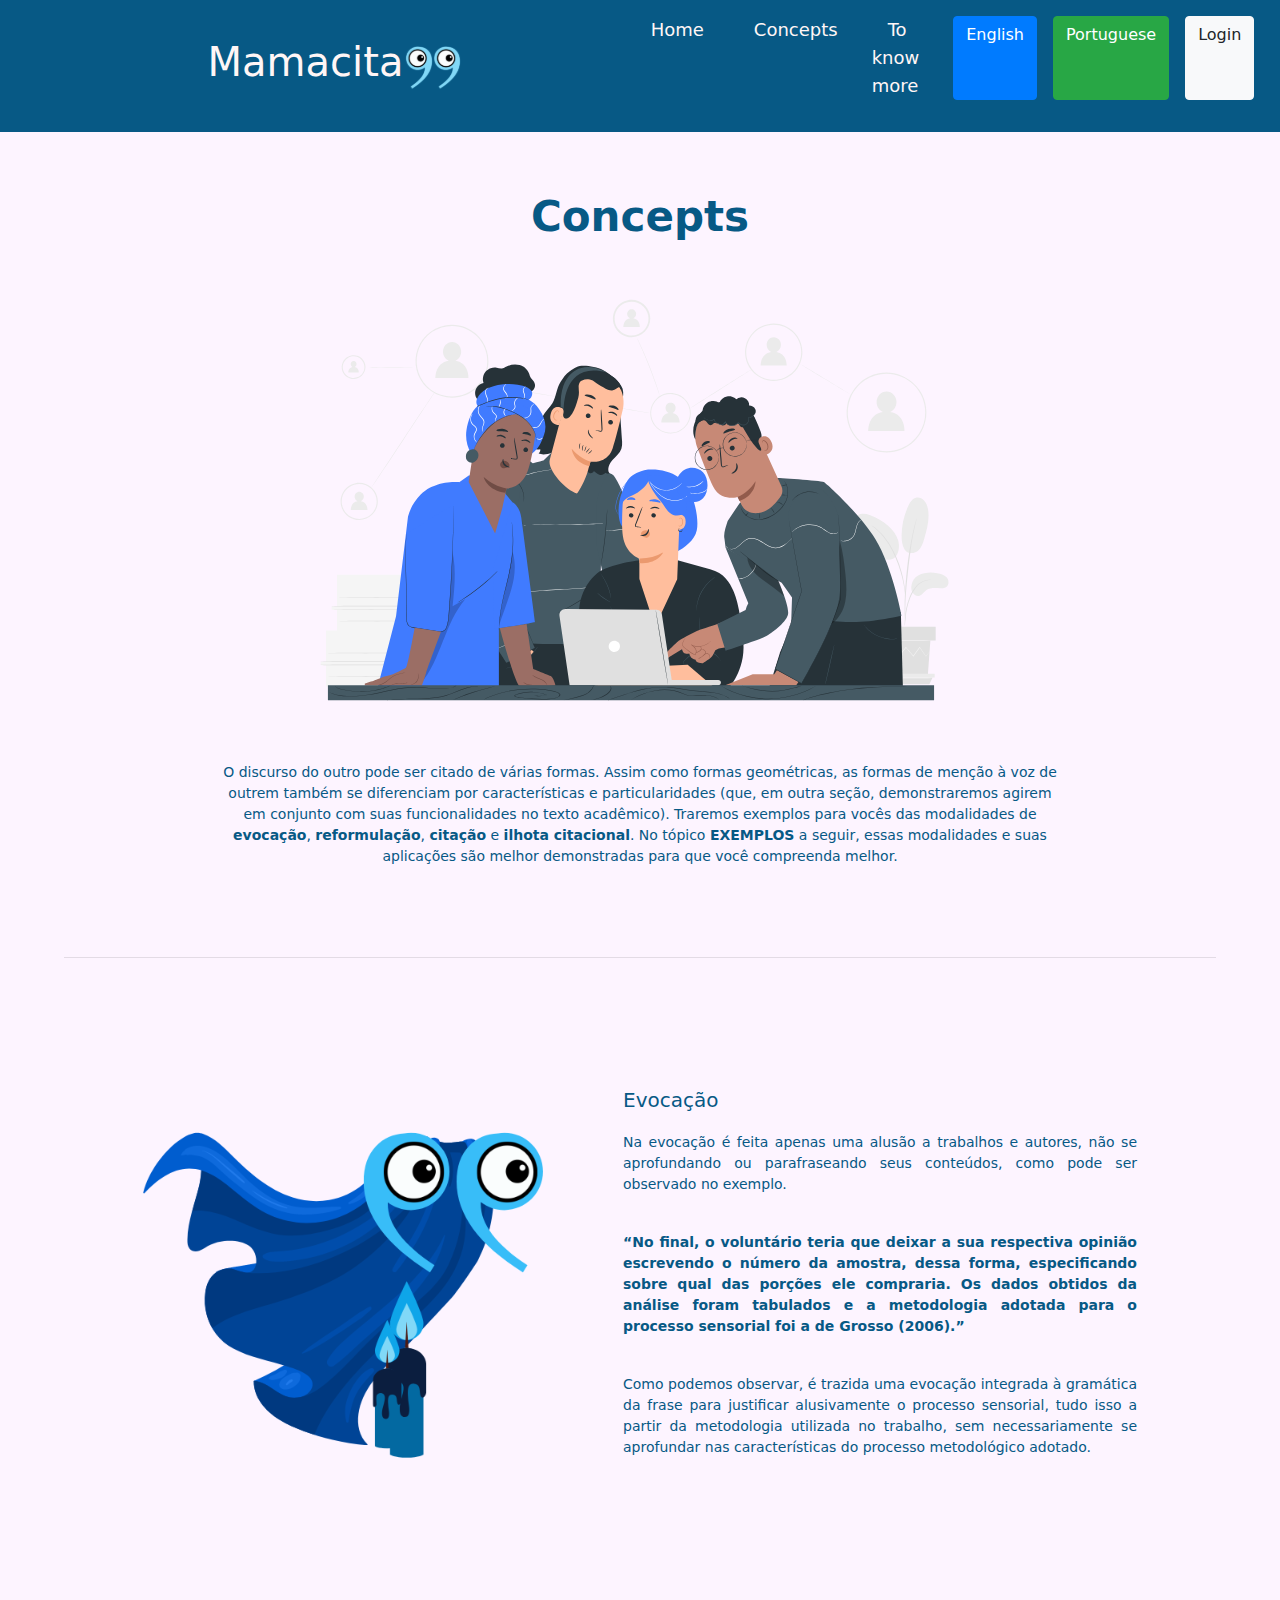
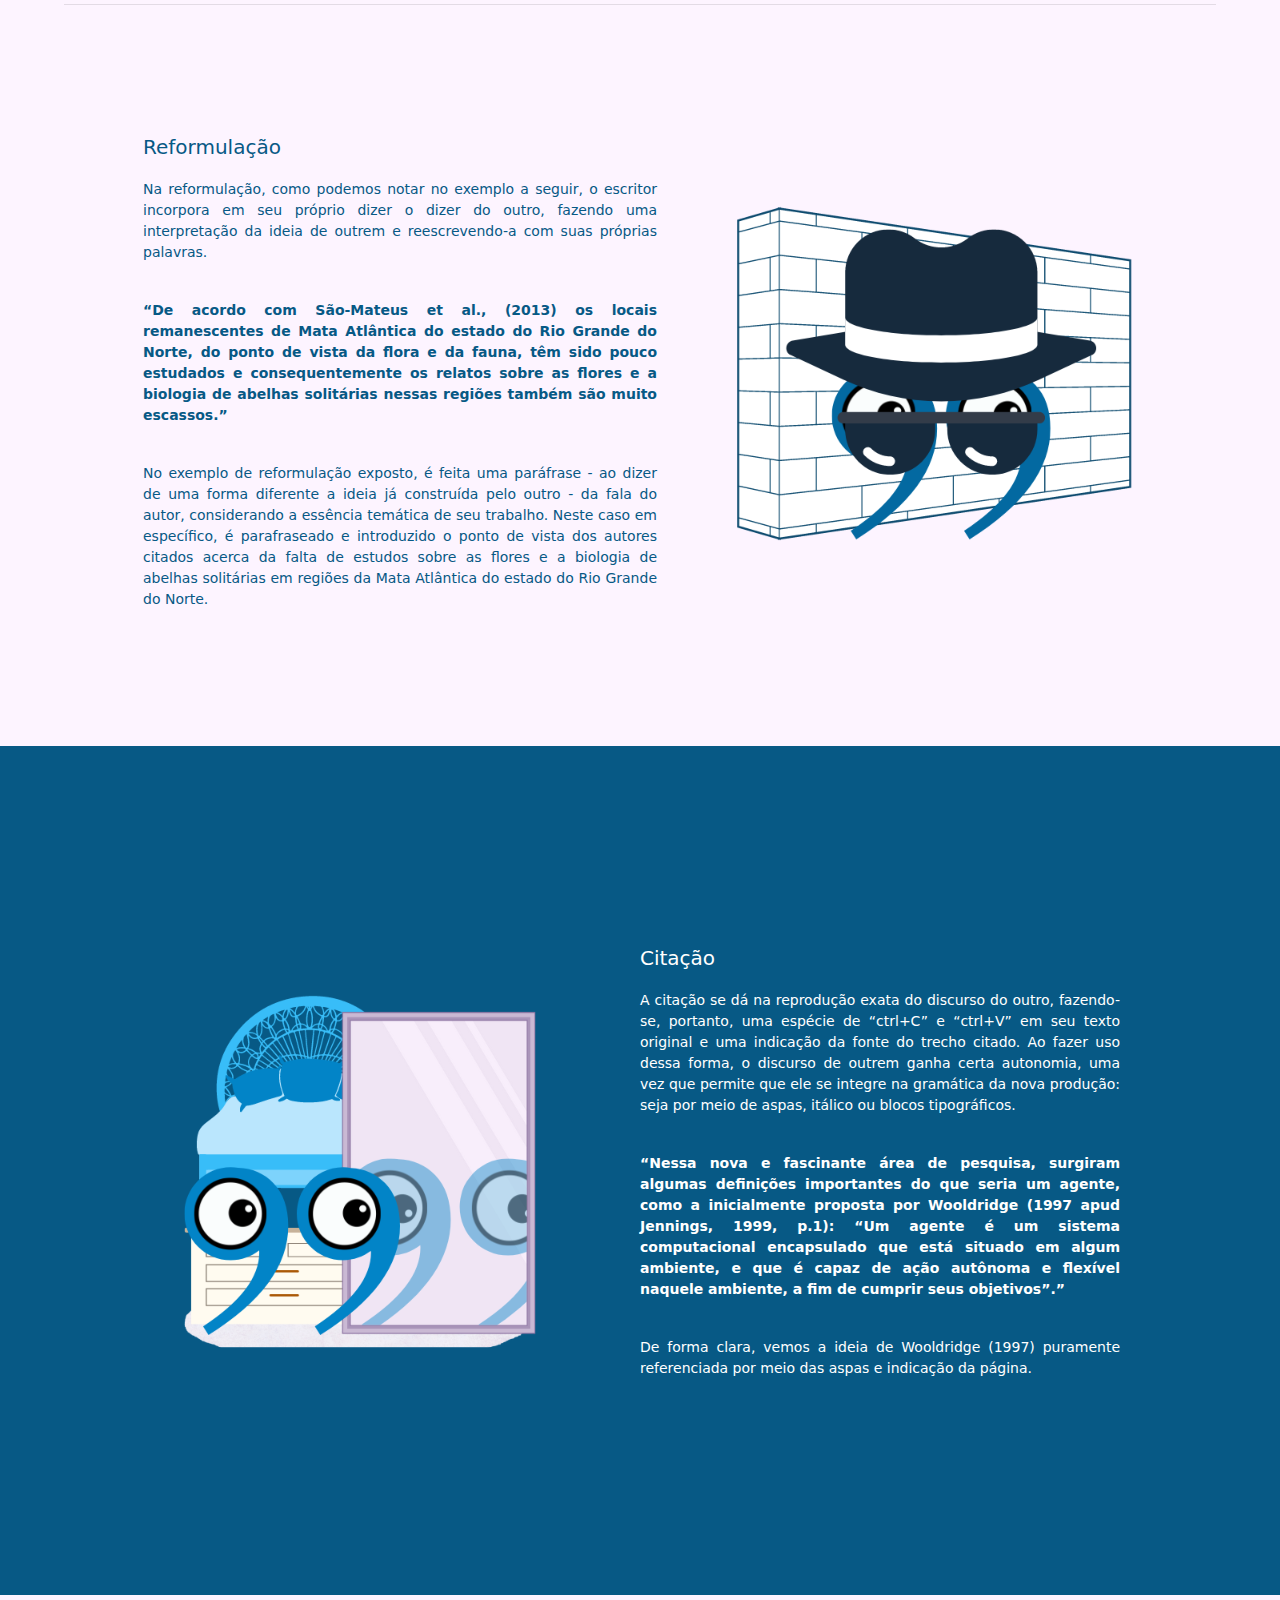
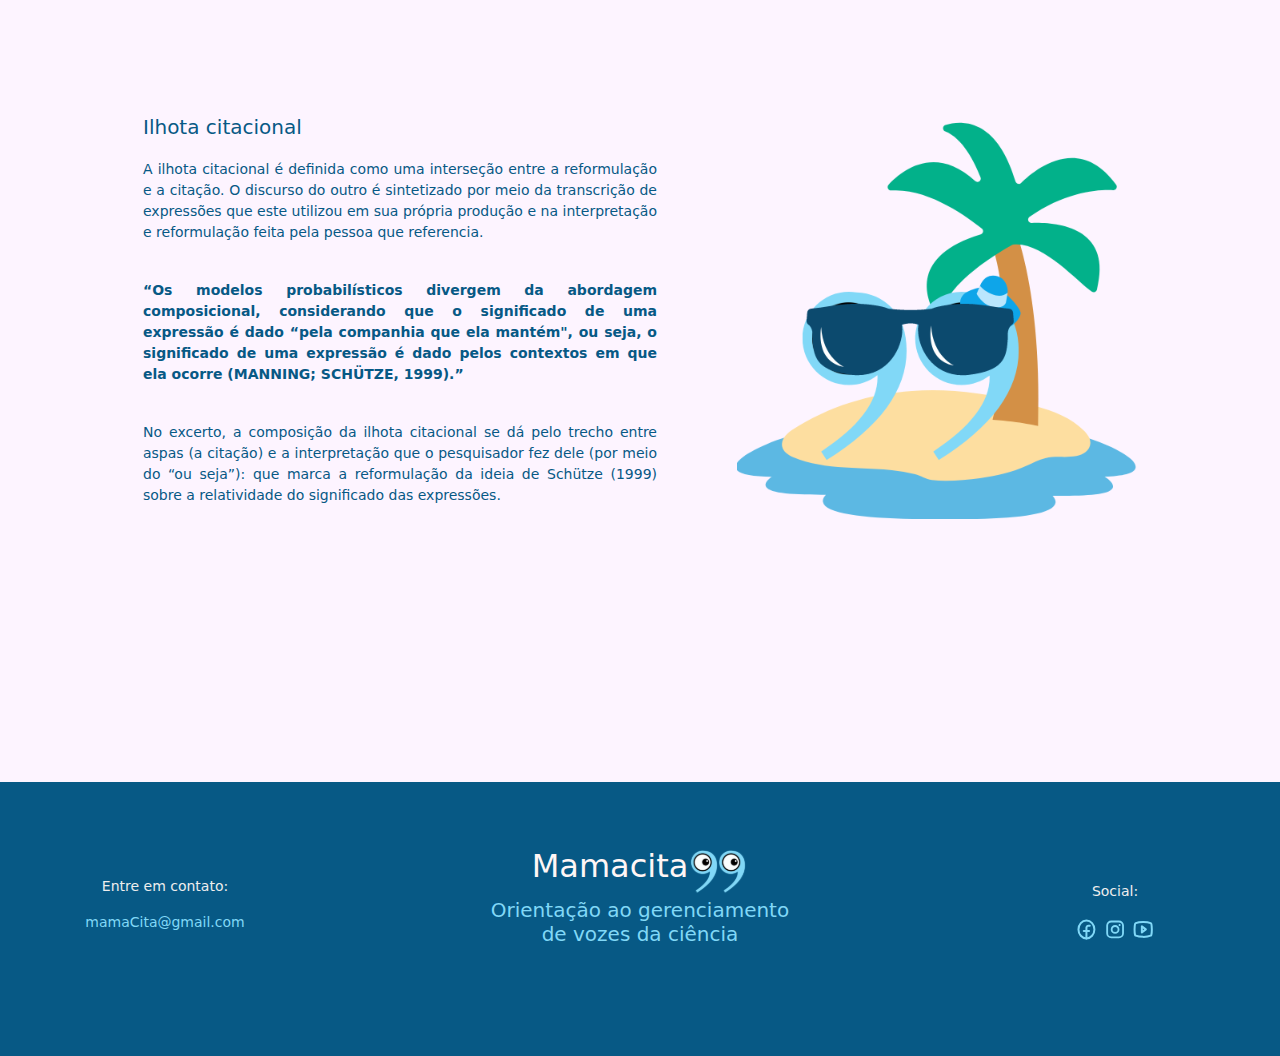
==== paginaFormasING.html @ ca6d6d6d "aula sandro" ====
<!DOCTYPE html>
<html lang="en">

<head>
    <meta charset="UTF-8">
    <meta http-equiv="X-UA-Compatible" content="IE=edge">
    <meta name="viewport" content="width=device-width, initial-scale=1.0">
    <link rel="stylesheet" href="https://cdn.jsdelivr.net/npm/bootstrap@4.0.0/dist/css/bootstrap.min.css"
    integrity="sha384-Gn5384xqQ1aoWXA+058RXPxPg6fy4IWvTNh0E263XmFcJlSAwiGgFAW/dAiS6JXm" crossorigin="anonymous">
    <title>Formas de menção à voz de outrem</title>
    <link rel="stylesheet" href="css/estiloFormas.css">
</head>

<body>
    <header id="topo" class="container-fluid justify-content-center m-auto">
        <nav class="row navbar navbar-expand-lg navbar-light bg-dark d-flex justify-content-around m-auto bg-light">
            <div class="col-lg-6 col-10 p-0 d-flex justify-content-lg-center justify-content-start">
                <h1>
                    Mamacita
                </h1>
                <img src="img/Logo/Logo.svg" alt="logo do site" width="60px" height="56px">
            </div>
            <button class="navbar-toggler justify-content-end col-2" type="button" data-toggle="collapse" data-target="#navbarNav"
                aria-controls="navbarNav" aria-expanded="false" aria-label="Toggle navigation">
                <span class="navbar-toggler-icon"></span>
            </button>

            
            <div class="col-6  d-flex navbar-collapse justify-content-center" id="navbarNav">

                <ul class="d-flex justify-content-between">
                    <li class=" m-2"><a href="paginaInicioING.html">Home</a></li>
                        <li class=" m-2"><a href="paginaFormasING.html">Concepts</a></li>
                        <li class=" m-2"><a href="paginaParaSaberMaisING.html">To know more</a></li>
                        <a class="btn btn-primary m-2" href="paginaInicioING.html" role="button">English</a>
                        <a class="btn btn-success m-2" href="paginaInicio.html" role="button">Portuguese</a>
                        <a class="btn btn-light m-2" href="indexING.html" role="button">Login</a>

                    </ul>
            </div>
        </nav>

    </header>
    <main>
        <section id="intro">
            <h1><strong>Concepts</strong></h1>
            <img src="img/Formas/Info-1.svg" alt="Imagem de apresentação de formas" height="450px" width="700px">
            <div class="caixasDeTexto">
                <p>O discurso do outro pode ser citado de várias formas. Assim como formas
                    geométricas, as formas de menção à voz de <br> outrem também se diferenciam
                    por características e particularidades (que, em outra seção,
                    demonstraremos agirem <br> em conjunto com suas funcionalidades no texto acadêmico).
                    Traremos exemplos para vocês das modalidades de <br>
                    <strong>evocação</strong>, <strong>reformulação</strong>, <strong>citação</strong>
                    e <strong>ilhota citacional</strong>. No tópico <strong>EXEMPLOS</strong>
                    a seguir, essas modalidades e suas <br> aplicações são melhor demonstradas
                    para que você compreenda melhor.
                </p>
            </div>
        </section>

        <hr style="width: 90%; margin: auto; margin-bottom: 90px; margin-top: 90px;">

        <div class="container">
            <img src="img/Formas/Evocacao-2.svg" alt="Imagem representativa da evocação" height="400px" width="400px">
            <div class="caixasDeTexto2">
                <h3>Evocação</h3>
                <div class="TextosFormas">
                    <p>
                        Na evocação é feita apenas uma alusão a trabalhos e autores, não se
                        aprofundando ou parafraseando seus conteúdos, como pode ser observado no
                        exemplo. </p><br>
                    <p><strong>“No final, o voluntário teria que deixar a sua respectiva opinião escrevendo
                            o número da amostra, dessa forma, especificando sobre qual das porções
                            ele compraria. Os dados obtidos da análise foram tabulados e a
                            metodologia adotada para o processo sensorial foi a de Grosso (2006).”</strong></p><br>
                    <p> Como podemos observar, é trazida uma evocação integrada à gramática da frase
                        para justificar alusivamente o processo sensorial, tudo isso a partir da
                        metodologia utilizada no trabalho, sem necessariamente se aprofundar nas
                        características do processo metodológico adotado.</p>
                </div>
            </div>
        </div>

        <hr style="width: 90%; margin: auto; margin-bottom: 90px; margin-top: 90px;">

        <div class="container">
            <div class="caixasDeTexto3">
                <h3>Reformulação</h3>
                <div class="TextosFormas">
                    <p> Na reformulação, como podemos notar no exemplo a seguir, o escritor
                        incorpora em seu próprio dizer o dizer do outro, fazendo uma interpretação da
                        ideia de outrem e reescrevendo-a com suas próprias palavras. </p><br>
                    <p><strong>“De acordo com São-Mateus et al., (2013) os locais remanescentes de Mata
                            Atlântica do estado do Rio Grande do Norte, do ponto de vista da flora e da
                            fauna, têm sido pouco estudados e consequentemente os relatos sobre as
                            flores e a biologia de abelhas solitárias nessas regiões também são muito
                            escassos.”</strong></p><br>
                    <p> No exemplo de reformulação exposto, é feita uma paráfrase - ao dizer de uma
                        forma diferente a ideia já construída pelo outro - da fala do autor, considerando
                        a essência temática de seu trabalho. Neste caso em específico, é parafraseado e
                        introduzido o ponto de vista dos autores citados acerca da falta de estudos
                        sobre as flores e a biologia de abelhas solitárias em regiões da Mata Atlântica do
                        estado do Rio Grande do Norte.</p>
                </div>
            </div>
            <img src="img/Formas/Reformulcao-4.svg" alt="Imagem representativa da reformulação" height="400px"
                width="400px">
        </div>

            <div class="container2">
                <div class="boxAzul">
                <img src="img/Formas/Citacao-3.svg" alt="Imagem representativa da citação" height="400px" width="400px">
                <div class="caixasDeTexto2">
                    <h3>Citação</h3>
                    <div class="TextosFormas">
                        <p>A citação se dá na reprodução exata do discurso do outro, fazendo-se, portanto,
                            uma espécie de “ctrl+C” e “ctrl+V” em seu texto original e uma indicação da fonte
                            do trecho citado. Ao fazer uso dessa forma, o discurso de outrem ganha certa
                            autonomia, uma vez que permite que ele se integre na gramática da nova
                            produção: seja por meio de aspas, itálico ou blocos tipográficos.</p><br>
                        <p><strong>“Nessa nova e fascinante área de pesquisa, surgiram algumas definições
                                importantes do que seria um agente, como a inicialmente proposta por
                                Wooldridge (1997 apud Jennings, 1999, p.1): “Um agente é um sistema
                                computacional encapsulado que está situado em algum ambiente, e que é
                                capaz de ação autônoma e flexível naquele ambiente, a fim de cumprir seus
                                objetivos”.”</strong></p><br>
                        <p> De forma clara, vemos a ideia de Wooldridge (1997) puramente referenciada por
                            meio das aspas e indicação da página.</p>
                    </div>
                </div>
            </div>
        </div>

        <div class="container preRodape">
            <div class="caixasDeTexto3">
                <h3>Ilhota citacional</h3>
                <div class="TextosFormas">
                    <p> A ilhota citacional é definida como uma interseção entre a reformulação e a
                        citação. O discurso do outro é sintetizado por meio da transcrição de expressões
                        que este utilizou em sua própria produção e na interpretação e reformulação
                        feita pela pessoa que referencia.</p><br>
                    <p><strong>“Os modelos probabilísticos divergem da abordagem composicional,
                            considerando que o significado de uma expressão é dado “pela companhia
                            que ela mantém", ou seja, o significado de uma expressão é dado pelos
                            contextos em que ela ocorre (MANNING; SCHÜTZE, 1999).”</strong></p><br>
                    <p> No excerto, a composição da ilhota citacional se dá pelo trecho entre aspas (a
                        citação) e a interpretação que o pesquisador fez dele (por meio do “ou seja”): que
                        marca a reformulação da ideia de Schütze (1999) sobre a relatividade do
                        significado das expressões.</p>
                </div>
            </div>
            <img src="img/Formas/Ilhota-5.svg" alt="Imagem representativa da ilhota citacional" height="400px"
                width="400px">
        </div>

    </main>

    <footer>
        <section>
            <p>Entre em contato:</p>
            <p id="gmail">mamaCita@gmail.com</p>
        </section>

        <section>
            <div class="logo">
                <h2>Mamacita</h2>
                <img src="img/Logo/Logo.svg" alt="logo do site" width="60px" height="56px">
            </div>
            <h3>Orientação ao gerenciamento de vozes da ciência</h3>
        </section>

        <section>
            <p>Social:</p>
            <img src="img/Rodapé/FacebookLogo.svg" alt="ícone do facebook">
            <img src="img/Rodapé/InstagramLogo.svg" alt="ícone do instagram" height="25px" width="23px">
            <img src="img/Rodapé/YoutubeLogo.svg" alt="ícone do youtube" height="25px" width="23px">
        </section>
    </footer>

</body>

</html>
---- css/estiloFormas.css ----
* {
    margin: 0;
    padding: 0;
    box-sizing: border-box;
}
.navbar.navbar-expand-lg.navbar-light.bg-light{
    background-color: #075985 !important;
}

body {
    font-family: system-ui, -apple-system, BlinkMacSystemFont,
        'Segoe UI', Roboto, Oxygen, Ubuntu, Cantarell, 'Open Sans', 'Helvetica Neue', sans-serif;
    background-color: #fdf4ff;
    overflow-x: hidden;
}

header {
    background-color: #075985;
    color: #FFF6F6;
}

nav li,
a {
    justify-content: center;
    display: inline;
    font-size: 18px;
    line-height: 28px;
    margin-left: 16px;
    text-decoration: none;
    color: #FFF6F6;
}



.cabecalho {
    margin: auto;
    display: flex;
    align-items: center;
    justify-content: center;
}


main {
    font-size: 14px;
    color: #075985;
    width: 100vw;
    min-height: calc(100vh - 263px);
}

main h1 {
    text-align: center;
    margin: 60px 0 30px 0;
    font-size: 42px;
}

header {
    background-color: #075985;
    color: #FFF6F6;
}

nav li,
a {
    justify-content: center;
    display: inline;
    font-size: 18px;
    line-height: 28px;
    margin: 0px 18px 0 0;
    margin-left: 16px;
    text-decoration: none;
    list-style: none;
    color: #FFF6F6;
}

nav {
    margin-left: 30px;
}

.cabecalho {
    margin: auto;
    display: flex;
    align-items: center;
    justify-content: center;
}

.logo {
    display: flex;
    align-items: center;
    justify-content: center;
}

footer {
    background-color: #075985;
    padding: 60px 15px 90px 15px;
    display: flex;
    margin: auto;
    justify-content: space-between;
    align-items: center;
    text-align: left;
    color: #FFF6F6;
}

p, li {
    font-size: 14px;
}

li {
    line-height: 27px;
    margin: 18px 0 18px 0;
}

footer p {
    margin: 15px 0 15px 0;
}

.boxAzul {
    background-color: #075985;
    margin-bottom: 80px;
    color: #FFFFFF;
    padding: 160px;
    margin: auto;
    display: flex;
    align-items: center;
    justify-content: center;
    text-align: justify;
    margin-bottom: 80px;
}

.container {
    width: 80%;
    margin: auto;
    display: flex;
    text-align: justify;
    justify-content: center;
    align-items: center;
    margin-bottom: 80px;
}

.container2 {
    width: 100%;
}

.preRodape{
    margin-bottom: 220px;
}

.caixasDeTexto {
    margin: 40px 40px 40px 40px;
}

.caixasDeTexto2 {
    margin: 40px 0px 40px 80px;
}


.caixasDeTexto3 {
    margin: 40px 80px 40px 0px;
}

.TextosFormas{
    width: 100%;
}

#intro {
    width: 90%;
    text-align: center;
    margin: auto;
}

h3 {
    font-size: 20px;
    margin-bottom: 20px;
}

footer section,
footer p {
    text-align: center;
    width: 300px;
    font-weight: 200;
}

footer h3,
#gmail {
    color: #81D8F7;
}

footer p {
    color: #EEEEEE;
}
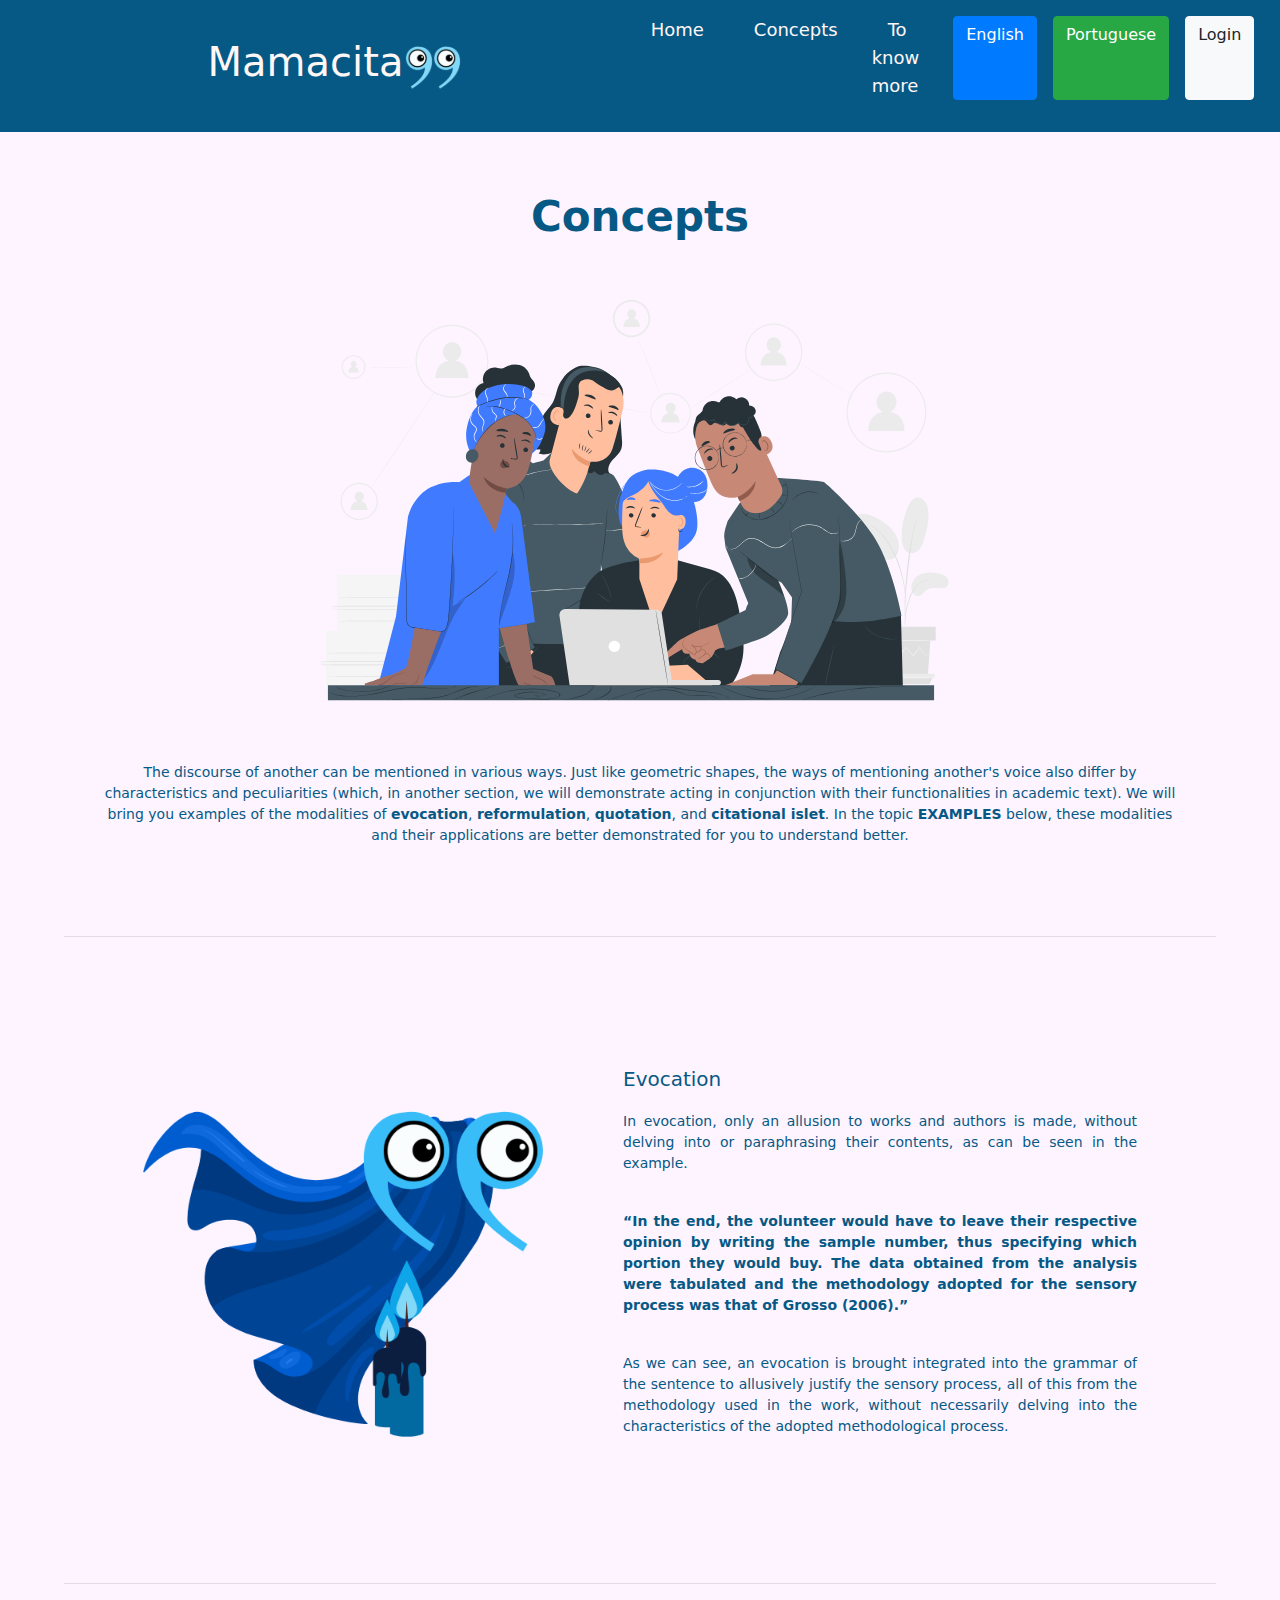
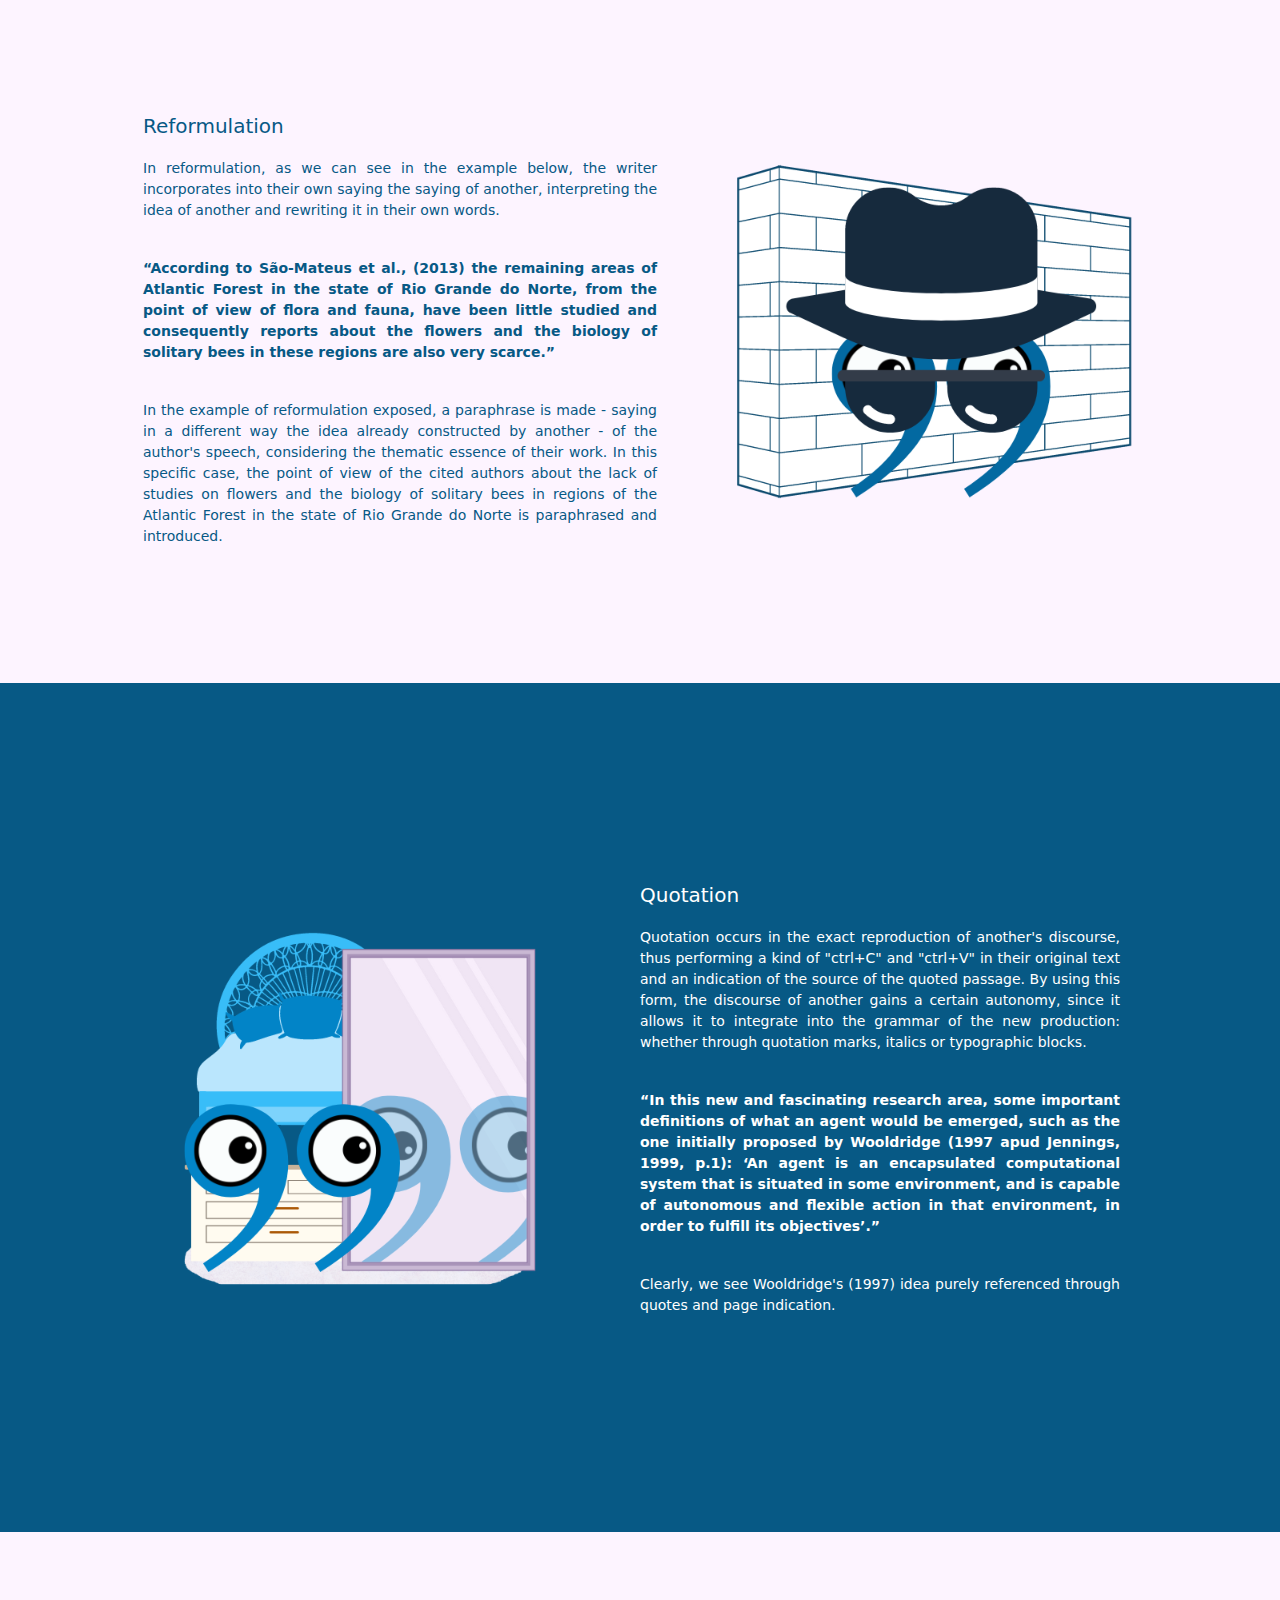
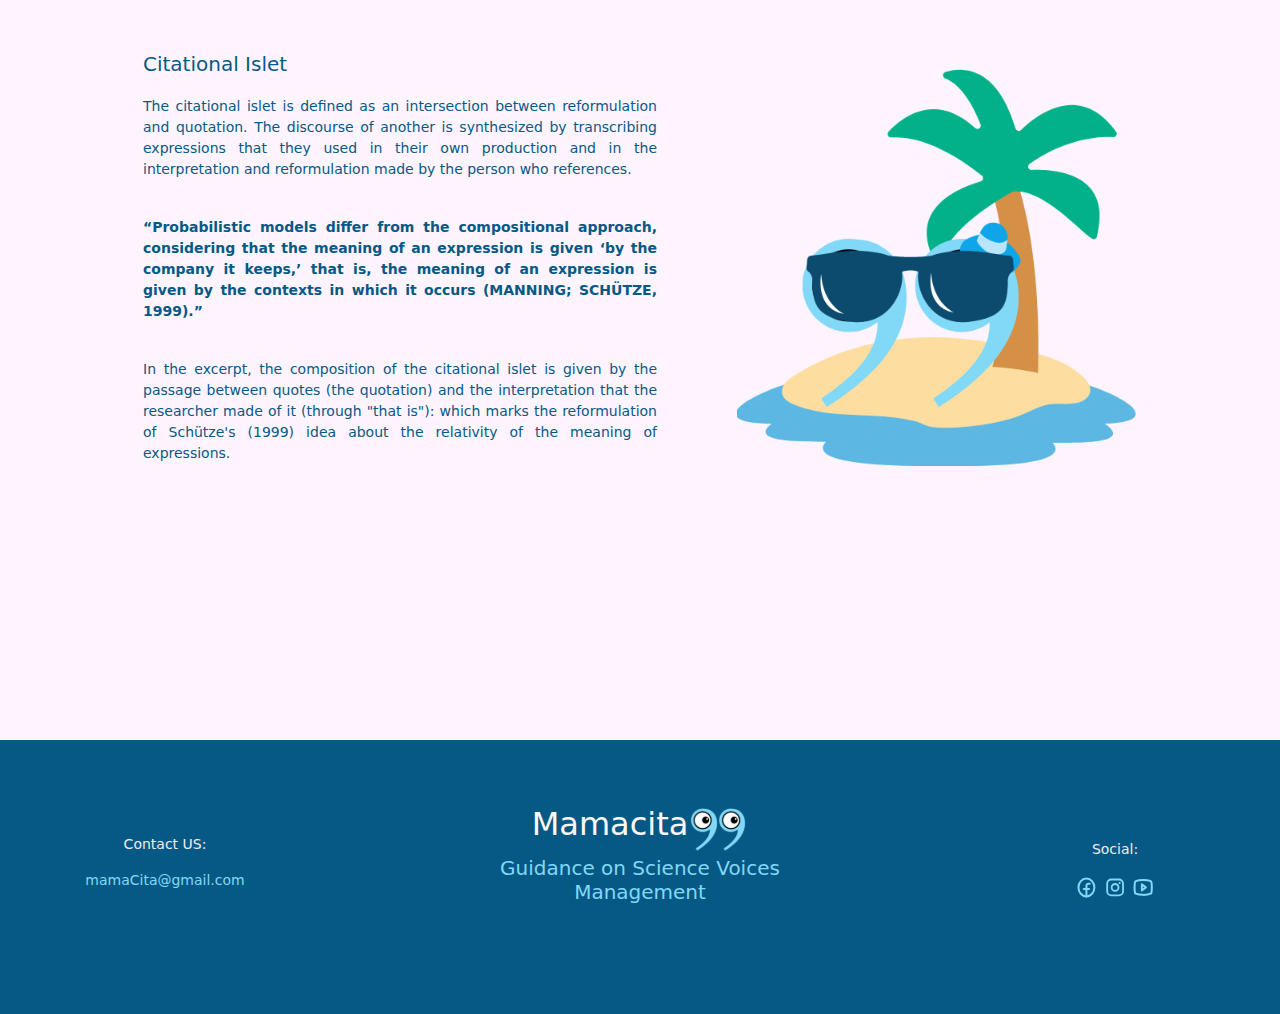
==== commit cdc5379b: "Double lenguages" ====
--- a/paginaFormasING.html
+++ b/paginaFormasING.html
@@ -46,16 +46,7 @@
             <h1><strong>Concepts</strong></h1>
             <img src="img/Formas/Info-1.svg" alt="Imagem de apresentação de formas" height="450px" width="700px">
             <div class="caixasDeTexto">
-                <p>O discurso do outro pode ser citado de várias formas. Assim como formas
-                    geométricas, as formas de menção à voz de <br> outrem também se diferenciam
-                    por características e particularidades (que, em outra seção,
-                    demonstraremos agirem <br> em conjunto com suas funcionalidades no texto acadêmico).
-                    Traremos exemplos para vocês das modalidades de <br>
-                    <strong>evocação</strong>, <strong>reformulação</strong>, <strong>citação</strong>
-                    e <strong>ilhota citacional</strong>. No tópico <strong>EXEMPLOS</strong>
-                    a seguir, essas modalidades e suas <br> aplicações são melhor demonstradas
-                    para que você compreenda melhor.
-                </p>
+                <p>The discourse of another can be mentioned in various ways. Just like geometric shapes, the ways of mentioning another's voice also differ by characteristics and peculiarities (which, in another section, we will demonstrate acting in conjunction with their functionalities in academic text). We will bring you examples of the modalities of <strong>evocation</strong>, <strong>reformulation</strong>, <strong>quotation</strong>, and <strong>citational islet</strong>. In the topic <strong>EXAMPLES</strong> below, these modalities and their applications are better demonstrated for you to understand better.</p>
             </div>
         </section>
 
@@ -64,20 +55,15 @@
         <div class="container">
             <img src="img/Formas/Evocacao-2.svg" alt="Imagem representativa da evocação" height="400px" width="400px">
             <div class="caixasDeTexto2">
-                <h3>Evocação</h3>
+                <h3>Evocation</h3>
                 <div class="TextosFormas">
                     <p>
-                        Na evocação é feita apenas uma alusão a trabalhos e autores, não se
-                        aprofundando ou parafraseando seus conteúdos, como pode ser observado no
-                        exemplo. </p><br>
-                    <p><strong>“No final, o voluntário teria que deixar a sua respectiva opinião escrevendo
-                            o número da amostra, dessa forma, especificando sobre qual das porções
-                            ele compraria. Os dados obtidos da análise foram tabulados e a
-                            metodologia adotada para o processo sensorial foi a de Grosso (2006).”</strong></p><br>
-                    <p> Como podemos observar, é trazida uma evocação integrada à gramática da frase
-                        para justificar alusivamente o processo sensorial, tudo isso a partir da
-                        metodologia utilizada no trabalho, sem necessariamente se aprofundar nas
-                        características do processo metodológico adotado.</p>
+                        In evocation, only an allusion to works and authors is made, without delving into or paraphrasing their contents, as can be seen in the example.
+                    </p><br>
+                    <p><strong>“In the end, the volunteer would have to leave their respective opinion by writing the sample number, thus specifying which portion they would buy. The data obtained from the analysis were tabulated and the methodology adopted for the sensory process was that of Grosso (2006).”</strong></p><br>
+                    <p>
+                        As we can see, an evocation is brought integrated into the grammar of the sentence to allusively justify the sensory process, all of this from the methodology used in the work, without necessarily delving into the characteristics of the adopted methodological process.
+                    </p>
                 </div>
             </div>
         </div>
@@ -86,22 +72,15 @@
 
         <div class="container">
             <div class="caixasDeTexto3">
-                <h3>Reformulação</h3>
+                <h3>Reformulation</h3>
                 <div class="TextosFormas">
-                    <p> Na reformulação, como podemos notar no exemplo a seguir, o escritor
-                        incorpora em seu próprio dizer o dizer do outro, fazendo uma interpretação da
-                        ideia de outrem e reescrevendo-a com suas próprias palavras. </p><br>
-                    <p><strong>“De acordo com São-Mateus et al., (2013) os locais remanescentes de Mata
-                            Atlântica do estado do Rio Grande do Norte, do ponto de vista da flora e da
-                            fauna, têm sido pouco estudados e consequentemente os relatos sobre as
-                            flores e a biologia de abelhas solitárias nessas regiões também são muito
-                            escassos.”</strong></p><br>
-                    <p> No exemplo de reformulação exposto, é feita uma paráfrase - ao dizer de uma
-                        forma diferente a ideia já construída pelo outro - da fala do autor, considerando
-                        a essência temática de seu trabalho. Neste caso em específico, é parafraseado e
-                        introduzido o ponto de vista dos autores citados acerca da falta de estudos
-                        sobre as flores e a biologia de abelhas solitárias em regiões da Mata Atlântica do
-                        estado do Rio Grande do Norte.</p>
+                    <p>
+                        In reformulation, as we can see in the example below, the writer incorporates into their own saying the saying of another, interpreting the idea of another and rewriting it in their own words.
+                    </p><br>
+                    <p><strong>“According to São-Mateus et al., (2013) the remaining areas of Atlantic Forest in the state of Rio Grande do Norte, from the point of view of flora and fauna, have been little studied and consequently reports about the flowers and the biology of solitary bees in these regions are also very scarce.”</strong></p><br>
+                    <p>
+                        In the example of reformulation exposed, a paraphrase is made - saying in a different way the idea already constructed by another - of the author's speech, considering the thematic essence of their work. In this specific case, the point of view of the cited authors about the lack of studies on flowers and the biology of solitary bees in regions of the Atlantic Forest in the state of Rio Grande do Norte is paraphrased and introduced.
+                    </p>
                 </div>
             </div>
             <img src="img/Formas/Reformulcao-4.svg" alt="Imagem representativa da reformulação" height="400px"
@@ -112,21 +91,15 @@
                 <div class="boxAzul">
                 <img src="img/Formas/Citacao-3.svg" alt="Imagem representativa da citação" height="400px" width="400px">
                 <div class="caixasDeTexto2">
-                    <h3>Citação</h3>
+                    <h3>Quotation</h3>
                     <div class="TextosFormas">
-                        <p>A citação se dá na reprodução exata do discurso do outro, fazendo-se, portanto,
-                            uma espécie de “ctrl+C” e “ctrl+V” em seu texto original e uma indicação da fonte
-                            do trecho citado. Ao fazer uso dessa forma, o discurso de outrem ganha certa
-                            autonomia, uma vez que permite que ele se integre na gramática da nova
-                            produção: seja por meio de aspas, itálico ou blocos tipográficos.</p><br>
-                        <p><strong>“Nessa nova e fascinante área de pesquisa, surgiram algumas definições
-                                importantes do que seria um agente, como a inicialmente proposta por
-                                Wooldridge (1997 apud Jennings, 1999, p.1): “Um agente é um sistema
-                                computacional encapsulado que está situado em algum ambiente, e que é
-                                capaz de ação autônoma e flexível naquele ambiente, a fim de cumprir seus
-                                objetivos”.”</strong></p><br>
-                        <p> De forma clara, vemos a ideia de Wooldridge (1997) puramente referenciada por
-                            meio das aspas e indicação da página.</p>
+                        <p>
+                            Quotation occurs in the exact reproduction of another's discourse, thus performing a kind of "ctrl+C" and "ctrl+V" in their original text and an indication of the source of the quoted passage. By using this form, the discourse of another gains a certain autonomy, since it allows it to integrate into the grammar of the new production: whether through quotation marks, italics or typographic blocks.
+                        </p><br>
+                        <p><strong>“In this new and fascinating research area, some important definitions of what an agent would be emerged, such as the one initially proposed by Wooldridge (1997 apud Jennings, 1999, p.1): ‘An agent is an encapsulated computational system that is situated in some environment, and is capable of autonomous and flexible action in that environment, in order to fulfill its objectives’.”</strong></p><br>
+                        <p>
+                            Clearly, we see Wooldridge's (1997) idea purely referenced through quotes and page indication.
+                        </p>
                     </div>
                 </div>
             </div>
@@ -134,20 +107,15 @@
 
         <div class="container preRodape">
             <div class="caixasDeTexto3">
-                <h3>Ilhota citacional</h3>
+                <h3>Citational Islet</h3>
                 <div class="TextosFormas">
-                    <p> A ilhota citacional é definida como uma interseção entre a reformulação e a
-                        citação. O discurso do outro é sintetizado por meio da transcrição de expressões
-                        que este utilizou em sua própria produção e na interpretação e reformulação
-                        feita pela pessoa que referencia.</p><br>
-                    <p><strong>“Os modelos probabilísticos divergem da abordagem composicional,
-                            considerando que o significado de uma expressão é dado “pela companhia
-                            que ela mantém", ou seja, o significado de uma expressão é dado pelos
-                            contextos em que ela ocorre (MANNING; SCHÜTZE, 1999).”</strong></p><br>
-                    <p> No excerto, a composição da ilhota citacional se dá pelo trecho entre aspas (a
-                        citação) e a interpretação que o pesquisador fez dele (por meio do “ou seja”): que
-                        marca a reformulação da ideia de Schütze (1999) sobre a relatividade do
-                        significado das expressões.</p>
+                    <p>
+                        The citational islet is defined as an intersection between reformulation and quotation. The discourse of another is synthesized by transcribing expressions that they used in their own production and in the interpretation and reformulation made by the person who references.
+                    </p><br>
+                    <p><strong>“Probabilistic models differ from the compositional approach, considering that the meaning of an expression is given ‘by the company it keeps,’ that is, the meaning of an expression is given by the contexts in which it occurs (MANNING; SCHÜTZE, 1999).”</strong></p><br>
+                    <p>
+                        In the excerpt, the composition of the citational islet is given by the passage between quotes (the quotation) and the interpretation that the researcher made of it (through "that is"): which marks the reformulation of Schütze's (1999) idea about the relativity of the meaning of expressions.
+                    </p>
                 </div>
             </div>
             <img src="img/Formas/Ilhota-5.svg" alt="Imagem representativa da ilhota citacional" height="400px"
@@ -158,7 +126,7 @@
 
     <footer>
         <section>
-            <p>Entre em contato:</p>
+            <p>Contact US:</p>
             <p id="gmail">mamaCita@gmail.com</p>
         </section>
 
@@ -167,7 +135,7 @@
                 <h2>Mamacita</h2>
                 <img src="img/Logo/Logo.svg" alt="logo do site" width="60px" height="56px">
             </div>
-            <h3>Orientação ao gerenciamento de vozes da ciência</h3>
+            <h3>Guidance on Science Voices Management</h3>
         </section>
 
         <section>
